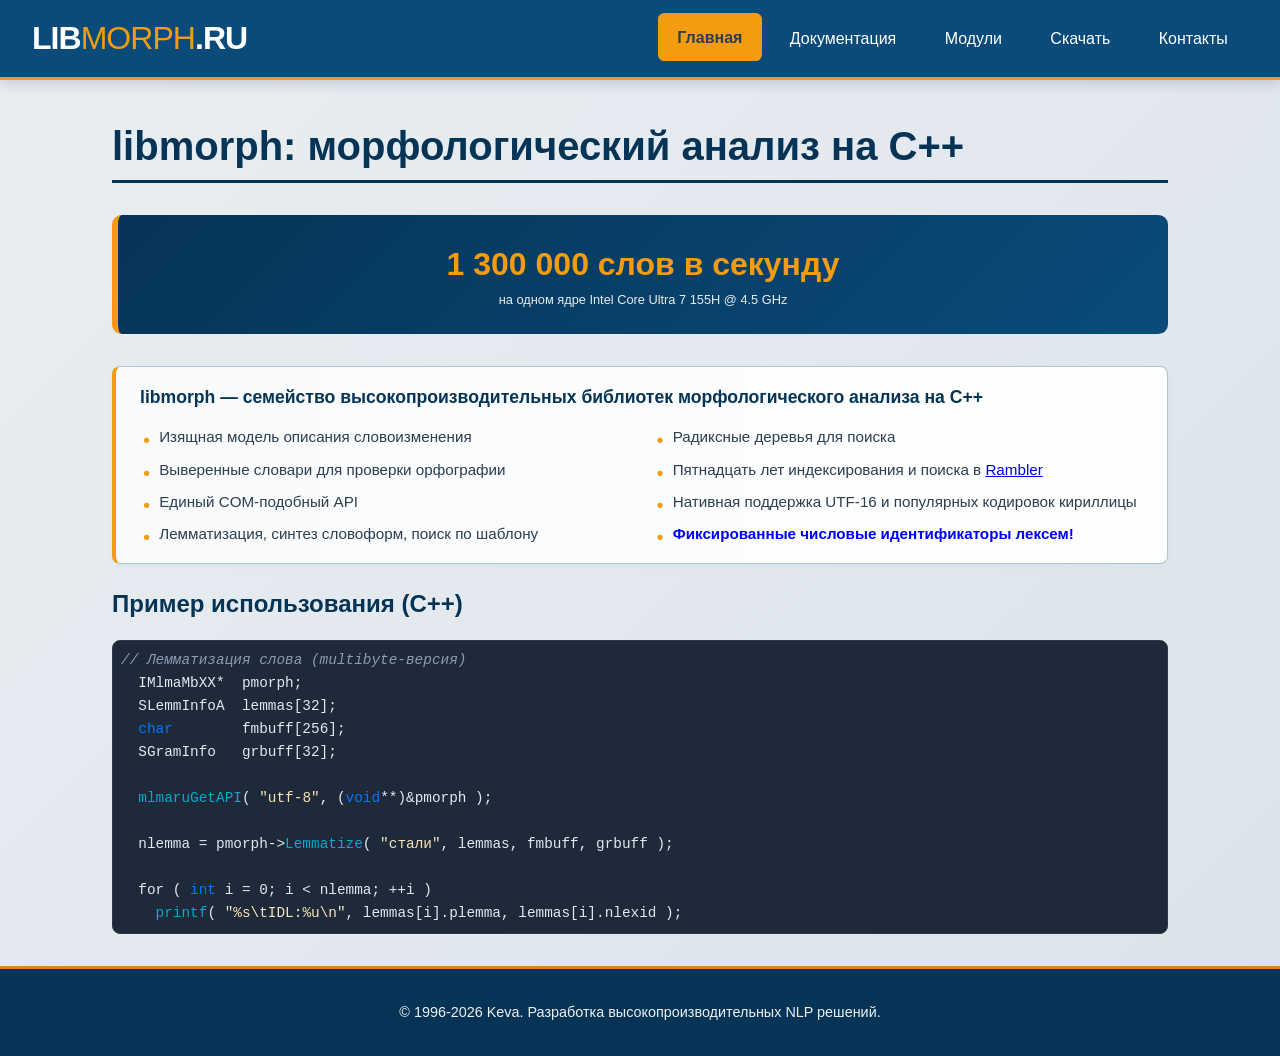
==== index.html @ b676c236 "change style" ====
<!DOCTYPE html>
<html lang="ru">
<head>
    <meta name="description" content="libmorph — высокопроизводительная библиотека морфологического анализа.
      libmorphrus, libmorpheng, libmorphukr - поддержка русского, английского и украинского языков. C++, Open Source, MIT License.">
    <meta name="keywords" content="морфология, русский язык, C++, SDK, лемматизация, NLP, анализ текста, libmorphrus">
    <meta property="og:title" content="libmorph — морфологический анализатор на C++">
    <meta property="og:image" content="https://libmorph.ru">

    <meta charset="UTF-8">
    <meta name="viewport" content="width=device-width, initial-scale=1.0">
    <title>libmorph :: Быстрая морфология</title>
    <link rel="stylesheet" href="css/style.css">
</head>
<body>
    <div class="page-wrapper">
        <header class="site-header">
            <div class="header-container">
                <div class="logo">
                  <a href="index.html">LIB<span>MORPH</span>.RU</a>
                </div>
                <nav class="main-nav">
                    <ul>
                        <li><span class="current">Главная</span></li>
                        <li><a href="help.html">Документация</a></li>
                        <li><a href="modules.html">Модули</a></li>
                        <li><a href="download.html">Скачать</a></li>
                        <li><a href="contacts.html">Контакты</a></li>
                    </ul>
                </nav>
            </div>
        </header>

        <main class="content-wrapper">
            <h1>libmorph: морфологический анализ на C++</h1>
            
            <div class="benchmark-banner">
                <strong>1 300 000 слов в секунду</strong>
                <span style="font-size: 0.8rem; display: block; opacity: 0.9;">на одном ядре Intel Core Ultra 7 155H @ 4.5 GHz</span>
            </div>

<div class="feature-compact">
    <p><strong>libmorph</strong> — семейство высокопроизводительных библиотек морфологического анализа на C++</p>
    <ul>
        <li>Изящная модель описания словоизменения</li>
        <li>Радиксные деревья для поиска</li>
        <li>Выверенные словари для проверки орфографии</li>
        <li>Пятнадцать лет индексирования и поиска в <a href="http://www.rambler.ru">Rambler</a></li>
        <li>Единый COM-подобный API</li>
        <li>Нативная поддержка UTF-16 и популярных кодировок кириллицы</li>
        <li>Лемматизация, синтез словоформ, поиск по шаблону</li>
        <li><span style="font-weight: bold; color: blue">Фиксированные числовые идентификаторы лексем!</span></li>
    </ul>
</div>

            <h2>Пример использования (C++)</h2>
<div class="api-interface"><pre><span class="comment">// Лемматизация слова (multibyte-версия)</span>
  IMlmaMbXX*  pmorph;
  SLemmInfoA  lemmas[32];
  <span class="kw">char</span>        fmbuff[256];
  SGramInfo   grbuff[32];

  <span class="fn">mlmaruGetAPI</span>( <span class="st">"utf-8"</span>, (<span class="kw">void</span>**)&pmorph );

  nlemma = pmorph-><span class="fn">Lemmatize</span>( <span class="st">"стали"</span>, lemmas, fmbuff, grbuff );

  for ( <span class="kw">int</span> i = 0; i < nlemma; ++i )
    <span class="fn">printf</span>( <span class="st">"%s\tIDL:%u\n"</span>, lemmas[i].plemma, lemmas[i].nlexid );</pre></div>

        </main>

        <footer class="site-footer">
          <div class="footer-copyright">
            © 1996-2026 Keva. Разработка высокопроизводительных NLP решений.
          </div>
        </footer>
    </div>
</body>
</html>
---- css/style.css ----
/* ===== RESET & BASE ===== */
* {
    margin: 0;
    padding: 0;
    box-sizing: border-box;
}

:root {
    --primary: #0a4b7a;
    --primary-dark: #063456;
    --primary-light: #2a6d9e;
    --secondary: #e67e22;
    --accent: #f39c12;
    --text-dark: #2c3e50;
    --text-light: #ecf0f1;
    --code-bg: #1e2a3a;
    --code-text: #e1e9f0;
    --border-color: #b0c4d9;
    --bg-light: #f8fafc;
    --bg-white: #ffffff;
    --shadow: 0 0.25rem 0.75rem rgba(0, 20, 40, 0.15);
    --font-mono: 'Consolas', 'Monaco', 'Courier New', monospace;
    --font-sans: -apple-system, BlinkMacSystemFont, 'Segoe UI', 'Roboto', 'Helvetica', 'Arial', sans-serif;
}

body {
    font-family: var(--font-sans);
    color: var(--text-dark);
    background: linear-gradient(135deg, #e9eef2 0%, #dce3e9 100%);
    line-height: 1.6;
    min-height: 100vh;
    display: flex;
    flex-direction: column;
    font-size: 100%;  /* 16px �� ���������, �� �������������� */
}

/* ===== LAYOUT ===== */
.page-wrapper {
    display: flex;
    flex-direction: column;
    min-height: 100vh;
}

.content-wrapper {
    flex: 1;
    max-width: 70rem;        /* ���� 120rem, ��������� */
    margin: 2rem auto;
    padding: 0 2rem;
    width: 100%;
    box-sizing: border-box;
}

/* ��� ������� ����� �������� ������ ��������� ������ �� �������� */
.toc,
.doc-content,
.modules-grid,
.contact-grid,
.benchmark-banner {
    max-width: 100%;          /* �������� ��� ������ �������� */
    margin-left: 0;
    margin-right: 0;
}

/* ===== HEADER & NAVIGATION ===== */
.site-header {
    background: var(--primary);
    color: white;
    box-shadow: var(--shadow);
    position: sticky;
    top: 0;
    z-index: 1000;
    border-bottom: 0.2rem solid var(--accent);
}

.header-container {
    max-width: 100rem;
    margin: 0 auto;
    padding: 0.8rem 2rem;
    display: flex;
    align-items: center;
    justify-content: space-between;
    flex-wrap: wrap;
}

.logo a {
    font-size: 2rem;
    font-weight: 700;
    letter-spacing: -0.03em;
    color: white;
    text-decoration: none;
}

.logo span {
    color: var(--accent);
    font-weight: 300;
}

.tagline {
    font-size: 0.9rem;
    opacity: 0.9;
    margin-top: 0.2rem;
    font-family: var(--font-mono);
    color: var(--text-light);
}

.main-nav ul {
    display: flex;
    list-style: none;
    gap: 0.5rem;
    flex-wrap: wrap;
    margin: 0;
    padding: 0;
}

.main-nav li {
    list-style-type: none;
    margin: 0;
    padding: 0;
}

.main-nav a {
    display: block;
    padding: 0.7rem 1.2rem;
    color: white;
    text-decoration: none;
    font-weight: 500;
    border-radius: 0.4rem;
    transition: all 0.2s;
    border: 0.06rem solid transparent;
}

.main-nav a:hover {
    background: rgba(255, 255, 255, 0.15);
    border-color: rgba(255, 255, 255, 0.3);
}

.main-nav .current {
    background: var(--accent);
    color: var(--text-dark);
    font-weight: 600;
    border-color: var(--accent);
    padding: 0.7rem 1.2rem;
    border-radius: 0.4rem;
    display: inline-block;
    cursor: default;
}

/* ===== FOOTER ===== */
.site-footer {
    background: var(--primary-dark);
    color: var(--text-light);
    padding: 0.5rem;
    border-top: 0.2rem solid var(--secondary);
}

.footer-copyright {
    text-align: center;
    padding: 1.5rem;
    font-size: 0.9rem;
}

/* ===== TYPOGRAPHY ===== */
h1, h2, h3, h4, h5, h6 {
    font-weight: 600;
    line-height: 1.3;
    margin: 1.5rem 0 1rem;
    color: var(--primary-dark);
}

h1 {
    font-size: 2.5rem;
    border-bottom: 0.2rem solid var(--primary-dark);
    padding-bottom: 0.5rem;
    margin-top: 0.5rem;
}

h2 {
    font-size: 1.5em;
    padding-bottom: 0.2em;
}

h3 { font-size: 1.3rem; }
h4 { font-size: 1.1rem; }
h5 { font-size: 1rem; }
h6 { font-size: 1rem; color: var(--primary); }

p {
    margin-top: 1rem;
    line-height: 1.7;
}

/* ===== TABLE OF CONTENTS STYLE ===== */
.toc {
    background: var(--bg-light);
    border: 0.06rem solid var(--border-color);
    border-radius: 0.5rem;
    padding: 1.5rem 2rem;
    margin: 1rem 0;            /* ������ auto, ������ ������������� �� �������� */
    width: 100%;
    box-shadow: 0 0.1rem 0.5rem rgba(0,0,0,0.05);
    counter-reset: toc-h2;
    box-sizing: border-box;
}

.toc h2 {
    margin: 0;
    counter-reset: toc-h3;
}

.toc h2::before {
    content: counter(toc-h2) ". ";
    counter-increment: toc-h2;
    color: var(--primary);
    font-weight: 600;
    margin-right: 0.5rem;
}

.toc h3 {
    margin: 0 0 0 2rem;
    border: none;
    font-weight: 500;
    counter-reset: toc-h4;
}

.toc h3::before {
    content: counter(toc-h2) "." counter(toc-h3) ". ";
    counter-increment: toc-h3;
    color: var(--primary);
    font-weight: 500;
    margin-right: 0.5rem;
}

.toc h4 {
    margin: 0.3rem 0 0 4rem;
    border: none;
    font-weight: 400;
    font-size: 0.95rem;
}

.toc h4::before {
    content: counter(toc-h2) "." counter(toc-h3) "." counter(toc-h4) ". ";
    counter-increment: toc-h4;
    color: var(--primary);
    opacity: 0.7;
    margin-right: 0.5rem;
}

.toc a {
    color: var(--primary);
    text-decoration: none;
}

.toc a:hover {
    color: var(--accent);
    text-decoration: underline;
}

/* ===== DOCUMENTATION CONTENT STYLING ===== */
.doc-content {
    counter-reset: doc-h2;
    margin: 2rem 0;
    width: 100%;
    box-sizing: border-box;
}

/* ��������� � �������� - �� ��� ������ �������� */
.doc-content h2,
.doc-content h3,
.doc-content h4,
.doc-content h5 {
    position: relative;
    width: 100%;
    padding-left: 5rem;
    padding-right: 2rem;
    box-sizing: border-box;
}

.doc-content h2 {
    counter-reset: doc-h3;
    color: var(--primary-dark);
}

.doc-content h2::before {
    content: counter(doc-h2) ". ";
    counter-increment: doc-h2;
    position: absolute;
    left: 0;
    width: 4rem;               /* ������������� ������ ��� ������ */
    text-align: right;
    padding-right: 0.5rem;
    color: var(--primary-dark);
    font-weight: 700;
}

.doc-content h3 {
    counter-reset: doc-h4;
    color: var(--primary-dark);
}

.doc-content h3::before {
    content: counter(doc-h2) "." counter(doc-h3) ". ";
    counter-increment: doc-h3;
    position: absolute;
    left: 0;
    width: 4rem;
    text-align: right;
    padding-right: 0.5rem;
    color: var(--primary-dark);
    font-weight: 600;
}

.doc-content h4 {
    color: var(--text-dark);
}

.doc-content h4::before {
    content: counter(doc-h2) "." counter(doc-h3) "." counter(doc-h4) ". ";
    counter-increment: doc-h4;
    position: absolute;
    left: 0;
    width: 4rem;
    text-align: right;
    padding-right: 0.5rem;
    color: var(--text-dark);
    font-weight: 500;
}

/* ��������� ��� ������ - �������������� � ������������ �� ������ */
.doc-content-text {
    max-width: 100rem;
    margin-left: auto;
    margin-right: auto;
    padding-left: 4rem;        /* ����� �� ������, ��� � ���������� */
    padding-right: 2rem;
    box-sizing: border-box;
}

/* ��� ��������� �������� ������ ����� ���������� */
/* ��������� � ������ - ���� �� ��� ������ */
.doc-content p,
.doc-content .api-interface,
.doc-content table,
.doc-content .note {
    width: 100%;
    margin-left: 5rem;
    margin-right: 2rem;
    margin-top: .5em;
    box-sizing: border-box;
}

.doc-content ul,
.doc-content ol {
    width: 100%;
    margin-top: 0em;
    margin-left: 6em;
    box-sizing: border-box;
}

/* ������ */
.doc-content-text ul,
.doc-content-text ol {
    list-style-position: outside;
    padding-left: 2rem;
}

.doc-content-text li {
    margin-bottom: 0.3rem;
}

/* ��������� ������ */
.doc-content-text ul,
.doc-content-text ol {
    margin-left: 1.5rem;
    font-size: 0.9em;
}

/* ��������� */
@media (max-width: 48rem) {
    .doc-content h2,
    .doc-content h3,
    .doc-content h4,
    .doc-content h5,
    .doc-content-text {
        padding-left: 3rem;
        padding-right: 1rem;
    }
    
    .doc-content h2::before,
    .doc-content h3::before,
    .doc-content h4::before {
        width: 3rem;
    }
    
    .doc-content-text p,
    .doc-content-text ul,
    .doc-content-text ol {
        max-width: 100%;
    }
}

@media (max-width: 36rem) {
    .doc-content h2,
    .doc-content h3,
    .doc-content h4,
    .doc-content h5,
    .doc-content-text {
        padding-left: 2.5rem;
        padding-right: 0.5rem;
    }
    
    .doc-content h2::before,
    .doc-content h3::before,
    .doc-content h4::before {
        width: 2.5rem;
    }
}

/* ===== CARDS / MODULES ===== */
.modules-grid {
    display: grid;
    grid-template-columns: repeat(auto-fill, minmax(min(100%, 20rem), 1fr));
    gap: 1.5rem;
    margin: 2rem 0;
}

.card {
    background: var(--bg-white);
    border: 0.06rem solid var(--border-color);
    border-radius: 0.6rem;
    padding: 1.5rem;
    box-shadow: 0 0.25rem 0.6rem rgba(0,0,0,0.05);
    transition: transform 0.2s, box-shadow 0.2s;
    width: 100%;
}

.card:hover {
    transform: translateY(-0.25rem);
    box-shadow: var(--shadow);
}

.card h3 {
    margin-top: 0;
    color: var(--primary);
    border-bottom: 0.06rem solid var(--border-color);
    padding-bottom: 0.5rem;
}

.lang-badge {
    display: inline-block;
    background: var(--secondary);
    color: white;
    padding: 0.2rem 0.8rem;
    border-radius: 1.25rem;
    font-size: 0.8rem;
    font-weight: 600;
    margin: 0.5rem 0;
}

/* ===== DOWNLOAD TABLE ===== */
.download-table {
    width: 100%;
    border-collapse: collapse;
    margin: 1.5rem 0;
    background: var(--bg-white);
    border-radius: 0.5rem;
    overflow: hidden;
    box-shadow: 0 0.1rem 0.5rem rgba(0,0,0,0.1);
}

.download-table th {
    background: var(--primary);
    color: white;
    font-weight: 600;
    padding: 1rem;
    text-align: left;
}

.download-table td {
    padding: 1rem;
    border-bottom: 0.06rem solid var(--border-color);
}

.download-table tr:last-child td {
    border-bottom: none;
}

.download-table tr:hover {
    background: var(--bg-light);
}

.download-link {
    background: var(--accent);
    color: white;
    padding: 0.4rem 1rem;
    border-radius: 0.25rem;
    text-decoration: none;
    font-weight: 500;
    font-size: 0.9rem;
    display: inline-block;
    white-space: nowrap;
}

.download-link:hover {
    background: var(--secondary);
}

/* ===== BENCHMARK BANNER ===== */
.benchmark-banner {
    background: linear-gradient(135deg, var(--primary-dark), var(--primary));
    color: white;
    padding: 1.5rem;
    border-radius: 0.6rem;
    margin: 2rem 0;
    text-align: center;
    font-size: 1.3rem;
    border-left: 0.4rem solid var(--accent);
}

.benchmark-banner strong {
    color: var(--accent);
    font-size: 2rem;
    display: block;
}

/* ===== API INTERFACE BLOCK ===== */
.api-interface {
    background: #1e2a3a;
    color: #e1e9f0;
    padding: 0.5rem;
    border-radius: 0.5rem;
    overflow-x: auto;
    font-family: var(--font-mono);
    font-size: 0.9rem;
    border: 0.06rem solid #2a3b4e;
    max-width: 100%;
}

.api-interface .macro {
    color: #ff8c66;
}
.api-interface .method {
    color: #b8d7a0;
}
.api-interface .type {
    color: #e6b89c;
}

/* ===== CONTACT GRID ===== */
.contact-grid {
    display: grid;
    grid-template-columns: repeat(auto-fit, minmax(min(100%, 20rem), 1fr));
    gap: 2rem;
    margin: 2rem 0;
}

.contact-info {
    background: var(--bg-light);
    padding: 1.5rem;
    border-radius: 0.5rem;
    border: 0.06rem solid var(--border-color);
}

.contact-info a {
    color: var(--primary);
    font-weight: 500;
}

/* ===== UTILITIES ===== */
.highlight {
    background: #fcf2db;
    padding: 0.2rem 0.4rem;
    border-radius: 0.25rem;
    font-weight: 500;
}

.note {
    background: #e1f0fa;
    border-left: 0.25rem solid var(--primary);
    padding: 1rem;
    margin: 1rem 0;
    border-radius: 0 0.4rem 0.4rem 0;
    max-width: 100%;
}

.warning {
    background: #fee9d6;
    border-left-color: var(--accent);
}

/* ===== CODE HIGHLIGHTING ===== */
.hilite {
    /* ������� ����� ��� ���� � pre, code */
}

/* ��������� ���������� */
.kw { color: #0077ff; }
.type { color: #b8d7a0; }
.st { color: #f7e4b9; }
.comment { color: #8b9bb2; font-style: italic; }
.fn { color: #00aacc; }
.number { color: #d8b3e6; }
.preproc { color: #cd5c5c; }
.operator { color: #ffa07a; }

/* ��� inline ���� */
code .kd,
code .type,
code .st,
code .comment,
code .fn,
code .number {
    /* ��������� ����� �� ������� ���� */
}

/* ��� ������ ���� */
pre .kw,
pre .type,
pre .st,
pre .comment,
pre .fn,
pre .number {
    /* ����� ��� ������ */
}

/* ===== RESPONSIVE ===== */
@media (max-width: 75rem) {  /* 1200px */
    .content-wrapper {
        padding: 0 1.5rem;
    }
    
    .doc-content p,
    .doc-content ul,
    .doc-content ol,
    .doc-content pre,
    .doc-content .api-interface,
    .doc-content table {
        max-width: 65ch;
    }
}

@media (max-width: 62rem) {  /* 992px */
    h1 { font-size: 2.2rem; }
    h2 { font-size: 1.6rem; }
    h3 { font-size: 1.3rem; }
    
    .doc-content p,
    .doc-content ul,
    .doc-content ol {
        margin-left: 2.5em;
    }
}

@media (max-width: 48rem) {  /* 768px */
    .header-container {
        flex-direction: column;
        align-items: flex-start;
        padding: 0.8rem 1rem;
    }
    
    .main-nav ul {
        margin-top: 1rem;
        width: 100%;
        justify-content: flex-start;
        gap: 0.3rem;
    }
    
    .main-nav a,
    .main-nav .current {
        padding: 0.5rem 0.8rem;
        font-size: 0.9rem;
    }
    
    .content-wrapper {
        padding: 0 1rem;
        margin: 1rem auto;
    }
    
    h1 { font-size: 2rem; }
    h2 { font-size: 1.5rem; }
    
    .doc-content h2 { padding-left: 1.8rem; }
    .doc-content h3 { padding-left: 2.5rem; }
    .doc-content h4 { padding-left: 3.2rem; }
    .doc-content h5 { padding-left: 4rem; }
    
    .doc-content p,
    .doc-content ul,
    .doc-content ol,
    .doc-content pre,
    .doc-content .api-interface,
    .doc-content table {
        margin-left: 1.5em;
        max-width: 90%;
    }
    
    .modules-grid {
        grid-template-columns: 1fr;
    }
    
    .contact-grid {
        grid-template-columns: 1fr;
        gap: 1rem;
    }
    
    .toc h3 { margin-left: 1rem; }
    .toc h4 { margin-left: 2rem; }
    
    .benchmark-banner {
        font-size: 1.1rem;
    }
    
    .benchmark-banner strong {
        font-size: 1.6rem;
    }
}

@media (max-width: 36rem) {  /* 576px */
    .doc-content p,
    .doc-content ul,
    .doc-content ol,
    .doc-content pre,
    .doc-content .api-interface,
    .doc-content table {
        margin-left: 1em;
        max-width: 95%;
    }
    
    .doc-content ul ul,
    .doc-content ol ol {
        margin-left: 0.8em;
    }
    
    .download-table {
        display: block;
        overflow-x: auto;
        white-space: nowrap;
    }
    
    .download-table td,
    .download-table th {
        padding: 0.5rem;
    }
    
    .download-link {
        padding: 0.3rem 0.6rem;
        font-size: 0.8rem;
    }
    
    h1 {
        font-size: 1.8rem;
        word-break: break-word;
    }
    
    .card {
        padding: 1rem;
    }
}

@media (max-width: 26rem) {  /* 416px - ����� ��������� ���������� */
    .doc-content p,
    .doc-content ul,
    .doc-content ol {
        margin-left: 0.5em;
        max-width: 98%;
        text-align: left;  /* ��������� justify �� ����� ����� ������� */
    }
    
    .doc-content h2 { padding-left: 1.2rem; }
    .doc-content h3 { padding-left: 1.8rem; }
    .doc-content h4 { padding-left: 2.4rem; }
    .doc-content h5 { padding-left: 3rem; }
    
    .main-nav ul {
        flex-wrap: wrap;
        justify-content: center;
    }
    
    .logo a {
        font-size: 1.6rem;
    }
}

/* �������� � CSS */
.feature-block {
    background: linear-gradient(135deg, var(--bg-white), var(--bg-light));
    border: 2px solid var(--accent);
    border-radius: 1rem;
    padding: 2rem;
    margin: 2rem 0;
    box-shadow: var(--shadow);
    position: relative;
    overflow: hidden;
}

.feature-block::before {
    content: "?";
    position: absolute;
    top: -0.5rem;
    right: 1rem;
    font-size: 8rem;
    color: var(--accent);
    opacity: 0.1;
    transform: rotate(15deg);
    pointer-events: none;
}

.feature-block p {
    font-size: 1.2rem;
    border-left: 4px solid var(--accent);
    padding-left: 1.5rem;
    margin-top: 0;
    margin-bottom: 1.5rem;
    font-weight: 500;
}

.feature-block ul {
    list-style: none;
    padding: 0;
    margin: 0;
    display: grid;
    grid-template-columns: repeat(auto-fit, minmax(300px, 1fr));
    gap: 1rem;
}

.feature-block li {
    background: var(--bg-white);
    padding: 1rem 1rem 1rem 2.5rem;
    border-radius: 0.5rem;
    border: 1px solid var(--border-color);
    position: relative;
    transition: all 0.2s;
}

.feature-block li:hover {
    transform: translateY(-2px);
    box-shadow: var(--shadow);
    border-color: var(--accent);
}

.feature-block li::before {
    content: "?";
    position: absolute;
    left: 0.5rem;
    color: var(--accent);
    font-weight: bold;
}

/* Добавьте в CSS */
.feature-compact {
    background: linear-gradient(to right, var(--bg-light), white);
    border: 1px solid var(--border-color);
    border-left: 4px solid var(--accent);
    border-radius: 0.5rem;
    padding: 1rem 1.5rem;
    margin: 1.5rem 0;
    box-shadow: 0 2px 6px rgba(0,0,0,0.03);
}

.feature-compact p {
    font-size: 1.1rem;
    color: var(--primary-dark);
    margin: 0 0 0.75rem 0;
    font-weight: 600;
}

.feature-compact ul {
    display: grid;
    grid-template-columns: repeat(2, 1fr);
    gap: 0.5rem 1.5rem;
    margin: 0;
    padding: 0;
    list-style: none;
}

.feature-compact li {
    font-size: 0.95rem;
    color: var(--text-dark);
    padding-left: 1.2rem;
    position: relative;
}

.feature-compact li::before {
    content: "•";
    position: absolute;
    left: 0.2rem;
    color: var(--accent);
    font-weight: bold;
    font-size: 1.2rem;
}

@media (max-width: 48rem) {
    .feature-compact ul {
        grid-template-columns: 1fr;
    }
}
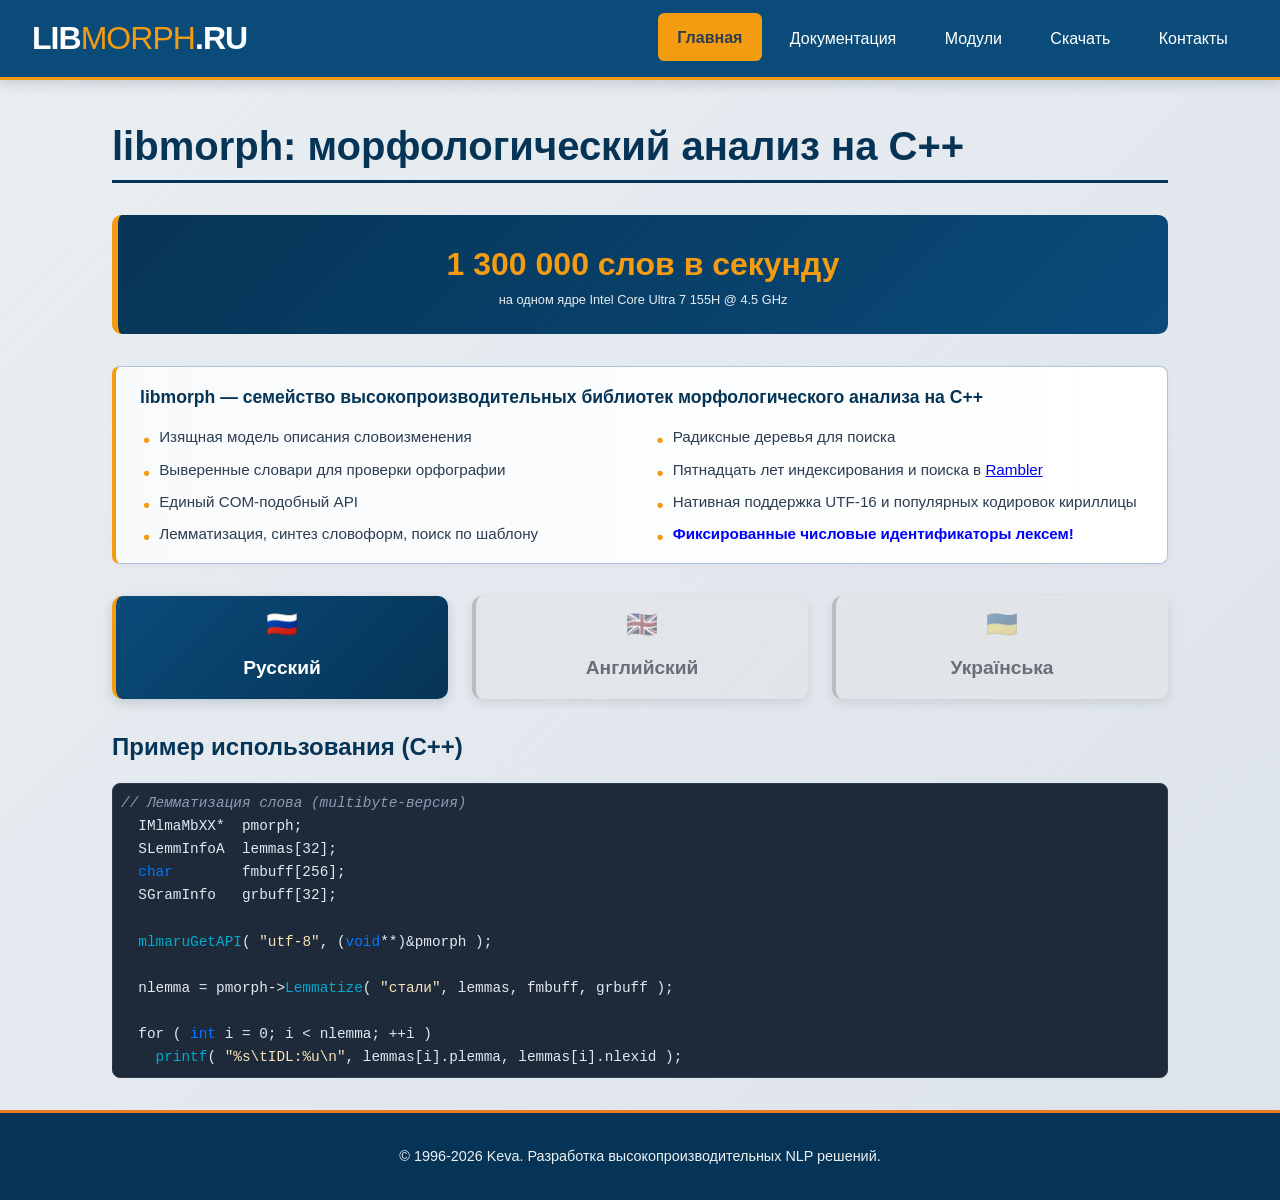
==== commit 8193792c: "short languages list added" ====
--- a/index.html
+++ b/index.html
@@ -39,22 +39,38 @@
                 <span style="font-size: 0.8rem; display: block; opacity: 0.9;">на одном ядре Intel Core Ultra 7 155H @ 4.5 GHz</span>
             </div>
 
-<div class="feature-compact">
-    <p><strong>libmorph</strong> — семейство высокопроизводительных библиотек морфологического анализа на C++</p>
-    <ul>
-        <li>Изящная модель описания словоизменения</li>
-        <li>Радиксные деревья для поиска</li>
-        <li>Выверенные словари для проверки орфографии</li>
-        <li>Пятнадцать лет индексирования и поиска в <a href="http://www.rambler.ru">Rambler</a></li>
-        <li>Единый COM-подобный API</li>
-        <li>Нативная поддержка UTF-16 и популярных кодировок кириллицы</li>
-        <li>Лемматизация, синтез словоформ, поиск по шаблону</li>
-        <li><span style="font-weight: bold; color: blue">Фиксированные числовые идентификаторы лексем!</span></li>
-    </ul>
-</div>
-
+            <div class="feature-compact">
+                <p><strong>libmorph</strong> — семейство высокопроизводительных библиотек морфологического анализа на C++</p>
+                <ul>
+                    <li>Изящная модель описания словоизменения</li>
+                    <li>Радиксные деревья для поиска</li>
+                    <li>Выверенные словари для проверки орфографии</li>
+                    <li>Пятнадцать лет индексирования и поиска в <a href="http://www.rambler.ru">Rambler</a></li>
+                    <li>Единый COM-подобный API</li>
+                    <li>Нативная поддержка UTF-16 и популярных кодировок кириллицы</li>
+                    <li>Лемматизация, синтез словоформ, поиск по шаблону</li>
+                    <li><span style="font-weight: bold; color: blue">Фиксированные числовые идентификаторы лексем!</span></li>
+                </ul>
+            </div>
+            
+            <div class="lang-cards">
+                <div class="lang-card active">
+                    <div class="emoji">🇷🇺</div>
+                    <div class="title">Русский</div>
+                </div>
+                
+                <div class="lang-card inactive">
+                    <div class="emoji">🇬🇧</div>
+                    <div class="title">Английский</div>
+                </div>
+                
+                <div class="lang-card inactive">
+                    <div class="emoji">🇺🇦</div>
+                    <div class="title">Українська</div>
+                </div>
+            </div>
             <h2>Пример использования (C++)</h2>
-<div class="api-interface"><pre><span class="comment">// Лемматизация слова (multibyte-версия)</span>
+            <div class="api-interface"><pre><span class="comment">// Лемматизация слова (multibyte-версия)</span>
   IMlmaMbXX*  pmorph;
   SLemmInfoA  lemmas[32];
   <span class="kw">char</span>        fmbuff[256];
--- a/css/style.css
+++ b/css/style.css
@@ -893,3 +893,75 @@
         grid-template-columns: 1fr;
     }
 }
+
+/* Плашки языков */
+.lang-cards {
+    display: grid;
+    grid-template-columns: repeat(3, 1fr);
+    gap: 1.5rem;
+    margin: 2rem 0;
+}
+
+@media (max-width: 48rem) {  /* 768px */
+    .lang-cards {
+        grid-template-columns: 1fr;  /* одна колонка на мобильных */
+        gap: 1rem;
+    }
+}
+
+@media (max-width: 36rem) {  /* 576px - очень маленькие */
+    .lang-cards {
+        gap: 0.8rem;
+    }
+    
+    .lang-card {
+        padding: 1rem;  /* уменьшаем отступы на совсем узких */
+    }
+}
+
+.lang-card {
+    border-radius: 10px;
+    padding: .5rem;
+    text-align: center;
+    box-shadow: var(--shadow);
+    transition: all 0.2s;
+}
+
+.lang-card.active {
+    background: linear-gradient(135deg, var(--primary), var(--primary-dark));
+    border-left: 4px solid var(--accent);
+}
+
+.lang-card.inactive {
+    background: #e0e5ec;
+    border-left: 4px solid #aaa;
+    opacity: 0.7;
+    filter: grayscale(50%);
+}
+
+.lang-card .emoji {
+    font-size: 1.6em;
+    margin-bottom: 0.5rem;
+}
+
+.lang-card.active .emoji {
+    opacity: 1;
+}
+
+.lang-card.inactive .emoji {
+    opacity: 0.7;
+}
+
+.lang-card .title {
+    font-size: 1.2em;
+    font-weight: 600;
+    margin-bottom: 0.5rem;
+}
+
+.lang-card.active .title {
+    color: white;
+}
+
+.lang-card.inactive .title {
+    color: var(--text-dark);
+}
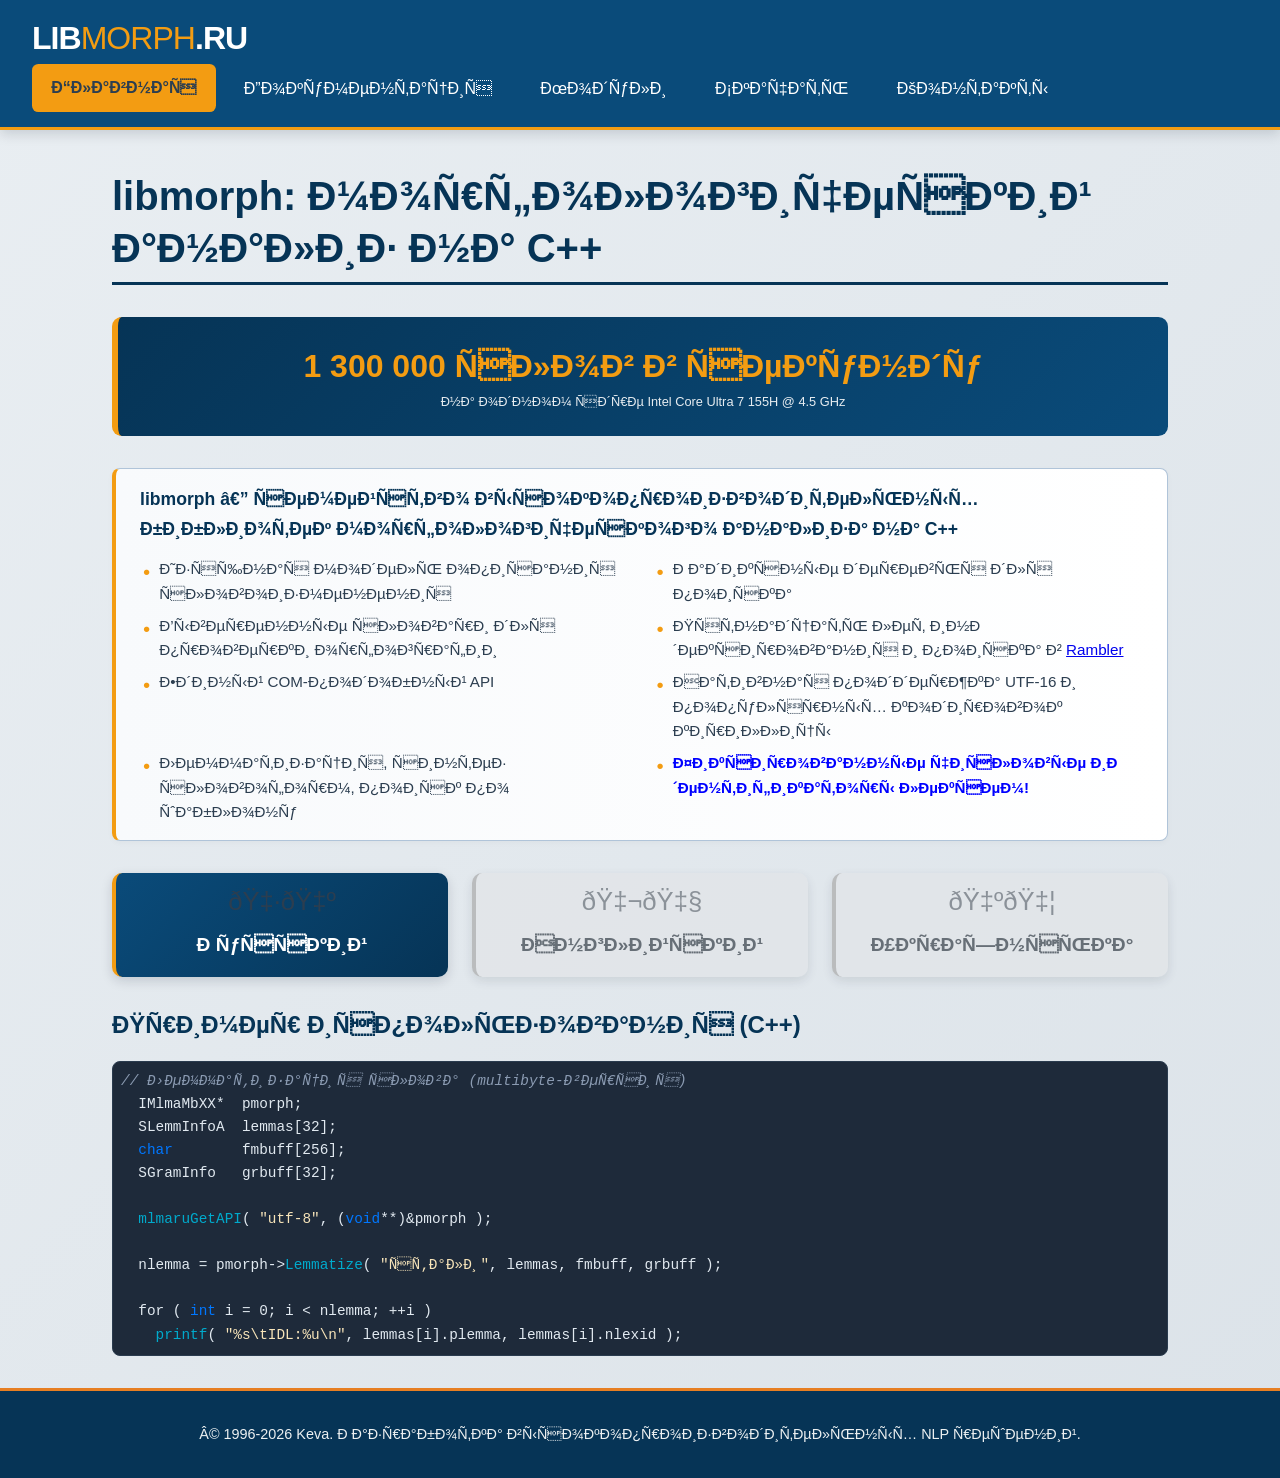
==== commit f8537e97: "yandex metrics" ====
--- a/index.html
+++ b/index.html
@@ -1,5 +1,25 @@
 <!DOCTYPE html>
 <html lang="ru">
+<!-- Google Tag Manager -->
+<script>(function(w,d,s,l,i){w[l]=w[l]||[];w[l].push({'gtm.start':
+new Date().getTime(),event:'gtm.js'});var f=d.getElementsByTagName(s)[0],
+j=d.createElement(s),dl=l!='dataLayer'?'&l='+l:'';j.async=true;j.src=
+'https://www.googletagmanager.com/gtm.js?id='+i+dl;f.parentNode.insertBefore(j,f);
+})(window,document,'script','dataLayer','GTM-T24RBW35');</script>
+<!-- End Google Tag Manager -->
+<!-- Yandex.Metrika counter -->
+<script type="text/javascript">
+    (function(m,e,t,r,i,k,a){
+        m[i]=m[i]||function(){(m[i].a=m[i].a||[]).push(arguments)};
+        m[i].l=1*new Date();
+        for (var j = 0; j < document.scripts.length; j++) {if (document.scripts[j].src === r) { return; }}
+        k=e.createElement(t),a=e.getElementsByTagName(t)[0],k.async=1,k.src=r,a.parentNode.insertBefore(k,a)
+    })(window, document,'script','https://mc.yandex.ru/metrika/tag.js?id=107269142', 'ym');
+
+    ym(107269142, 'init', {ssr:true, webvisor:true, clickmap:true, ecommerce:"dataLayer", referrer: document.referrer, url: location.href, accurateTrackBounce:true, trackLinks:true});
+</script>
+<noscript><div><img src="https://mc.yandex.ru/watch/107269142" style="position:absolute; left:-9999px;" alt="" /></div></noscript>
+<!-- /Yandex.Metrika counter -->
 <head>
     <meta name="description" content="libmorph — высокопроизводительная библиотека морфологического анализа.
       libmorphrus, libmorpheng, libmorphukr - поддержка русского, английского и украинского языков. C++, Open Source, MIT License.">
@@ -13,6 +33,10 @@
     <link rel="stylesheet" href="css/style.css">
 </head>
 <body>
+<!-- Google Tag Manager (noscript) -->
+<noscript><iframe src="https://www.googletagmanager.com/ns.html?id=GTM-T24RBW35"
+height="0" width="0" style="display:none;visibility:hidden"></iframe></noscript>
+<!-- End Google Tag Manager (noscript) -->
     <div class="page-wrapper">
         <header class="site-header">
             <div class="header-container">
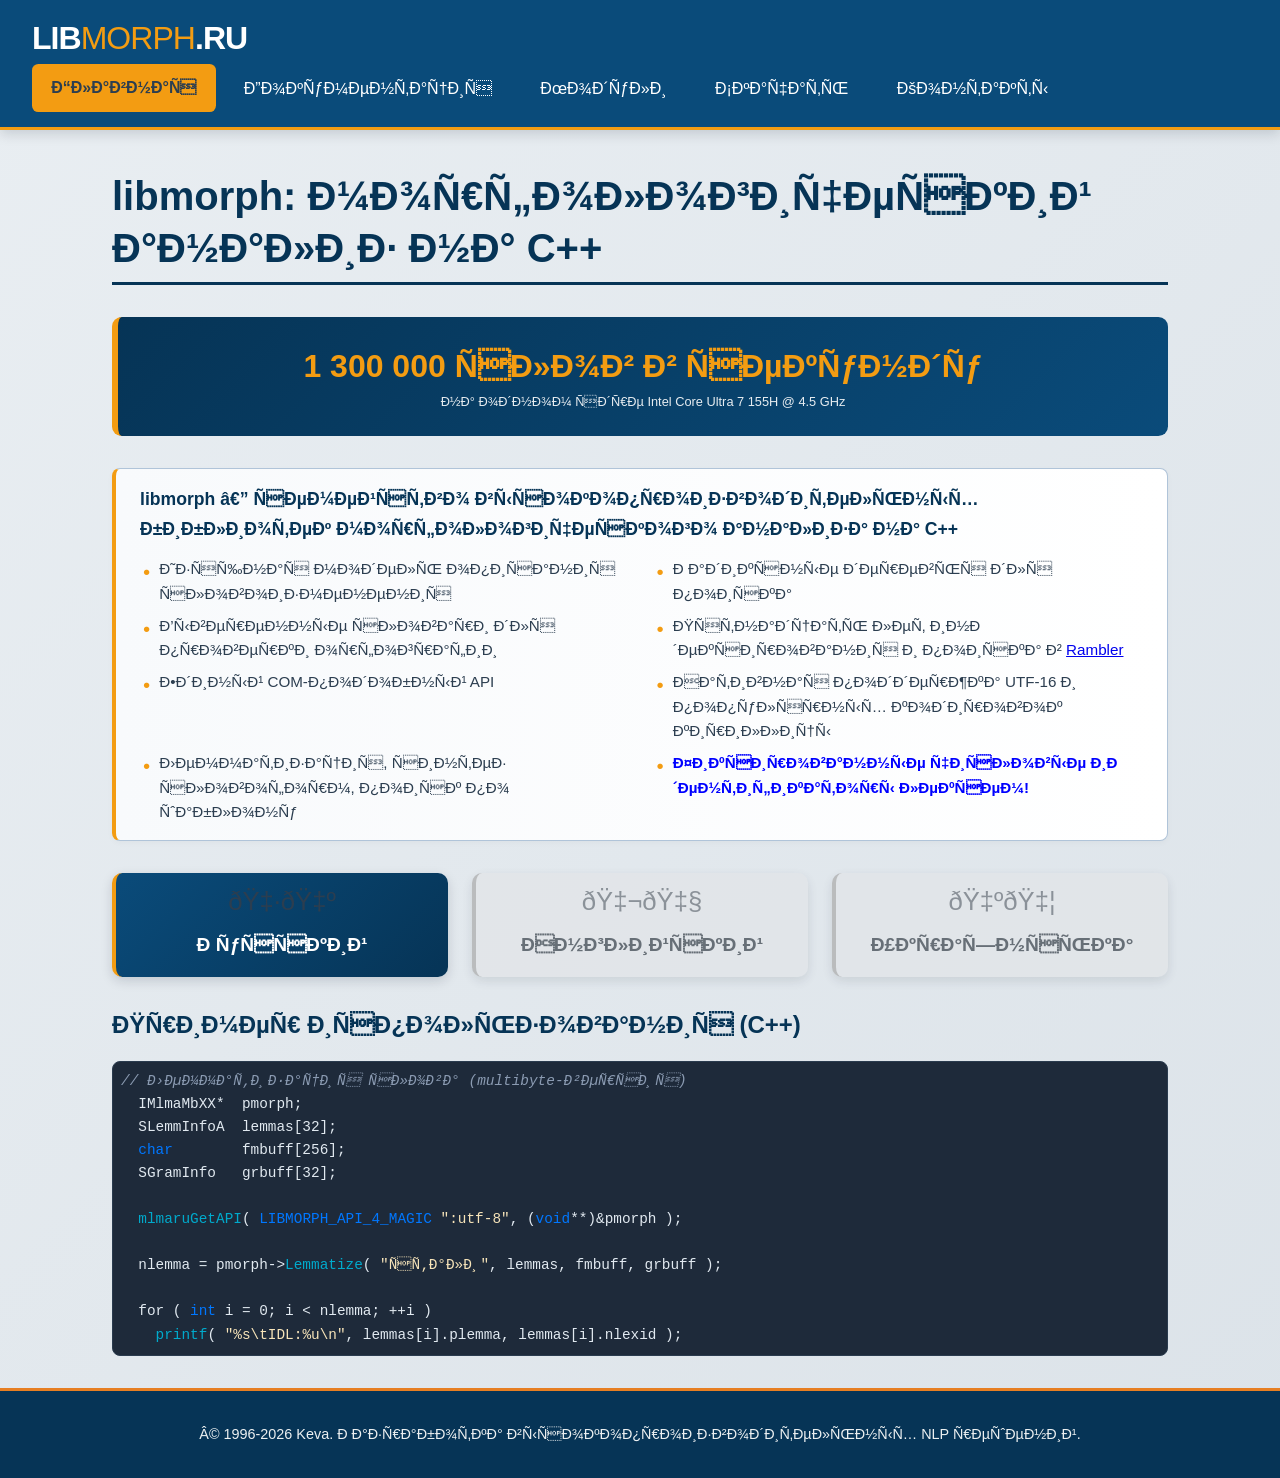
==== commit db803742: "sample changed" ====
--- a/index.html
+++ b/index.html
@@ -1,12 +1,14 @@
 <!DOCTYPE html>
 <html lang="ru">
-<!-- Google Tag Manager -->
-<script>(function(w,d,s,l,i){w[l]=w[l]||[];w[l].push({'gtm.start':
-new Date().getTime(),event:'gtm.js'});var f=d.getElementsByTagName(s)[0],
-j=d.createElement(s),dl=l!='dataLayer'?'&l='+l:'';j.async=true;j.src=
-'https://www.googletagmanager.com/gtm.js?id='+i+dl;f.parentNode.insertBefore(j,f);
-})(window,document,'script','dataLayer','GTM-T24RBW35');</script>
-<!-- End Google Tag Manager -->
+<!-- Google tag (gtag.js) -->
+<script async src="https://www.googletagmanager.com/gtag/js?id=G-YCN3VFR4X8"></script>
+<script>
+  window.dataLayer = window.dataLayer || [];
+  function gtag(){dataLayer.push(arguments);}
+  gtag('js', new Date());
+
+  gtag('config', 'G-YCN3VFR4X8');
+</script>
 <!-- Yandex.Metrika counter -->
 <script type="text/javascript">
     (function(m,e,t,r,i,k,a){
@@ -33,10 +35,6 @@
     <link rel="stylesheet" href="css/style.css">
 </head>
 <body>
-<!-- Google Tag Manager (noscript) -->
-<noscript><iframe src="https://www.googletagmanager.com/ns.html?id=GTM-T24RBW35"
-height="0" width="0" style="display:none;visibility:hidden"></iframe></noscript>
-<!-- End Google Tag Manager (noscript) -->
     <div class="page-wrapper">
         <header class="site-header">
             <div class="header-container">
@@ -100,7 +98,7 @@
   <span class="kw">char</span>        fmbuff[256];
   SGramInfo   grbuff[32];
 
-  <span class="fn">mlmaruGetAPI</span>( <span class="st">"utf-8"</span>, (<span class="kw">void</span>**)&pmorph );
+  <span class="fn">mlmaruGetAPI</span>( <span class="kw">LIBMORPH_API_4_MAGIC</span> <span class="st">":utf-8"</span>, (<span class="kw">void</span>**)&pmorph );
 
   nlemma = pmorph-><span class="fn">Lemmatize</span>( <span class="st">"стали"</span>, lemmas, fmbuff, grbuff );
 
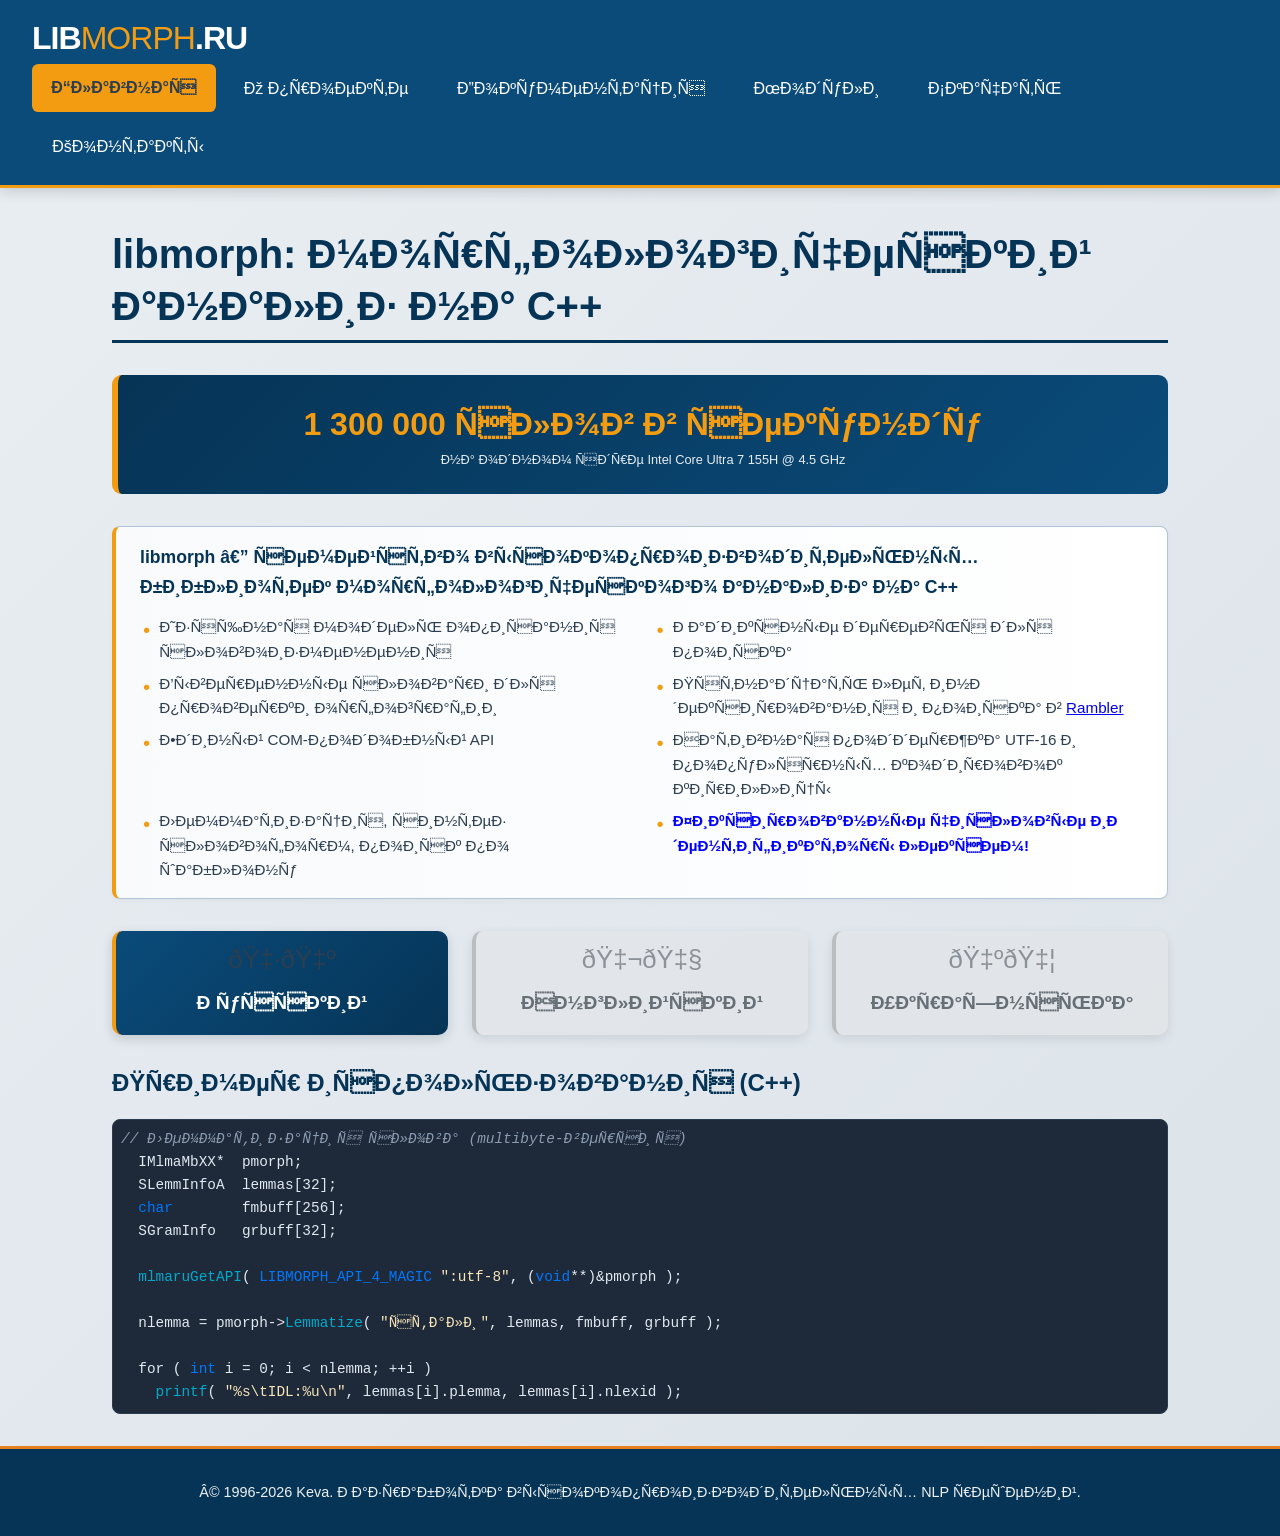
==== commit e83b76b3: "page added" ====
--- a/index.html
+++ b/index.html
@@ -44,6 +44,7 @@
                 <nav class="main-nav">
                     <ul>
                         <li><span class="current">Главная</span></li>
+                        <li><a href="about.html">О проекте</a></li>
                         <li><a href="help.html">Документация</a></li>
                         <li><a href="modules.html">Модули</a></li>
                         <li><a href="download.html">Скачать</a></li>
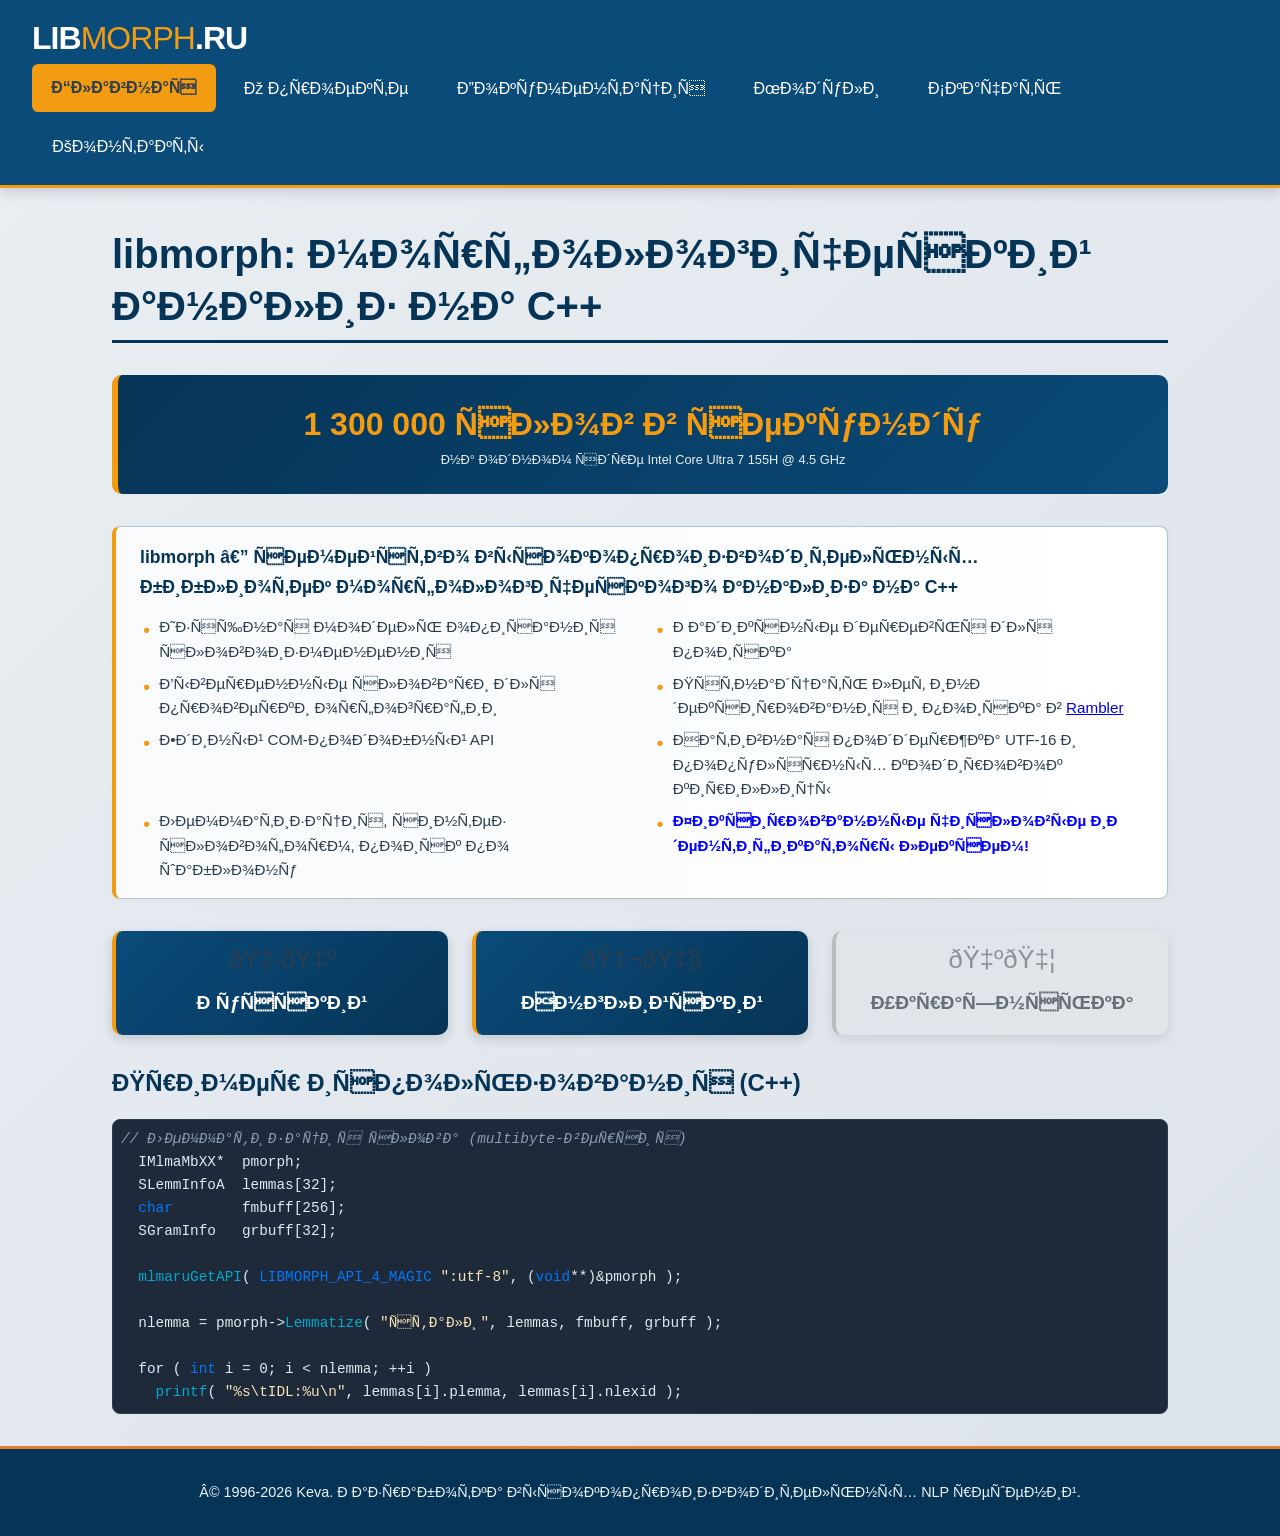
==== commit b88ca68c: "english enabled" ====
--- a/index.html
+++ b/index.html
@@ -82,7 +82,7 @@
                     <div class="title">Русский</div>
                 </div>
                 
-                <div class="lang-card inactive">
+                <div class="lang-card active">
                     <div class="emoji">🇬🇧</div>
                     <div class="title">Английский</div>
                 </div>
